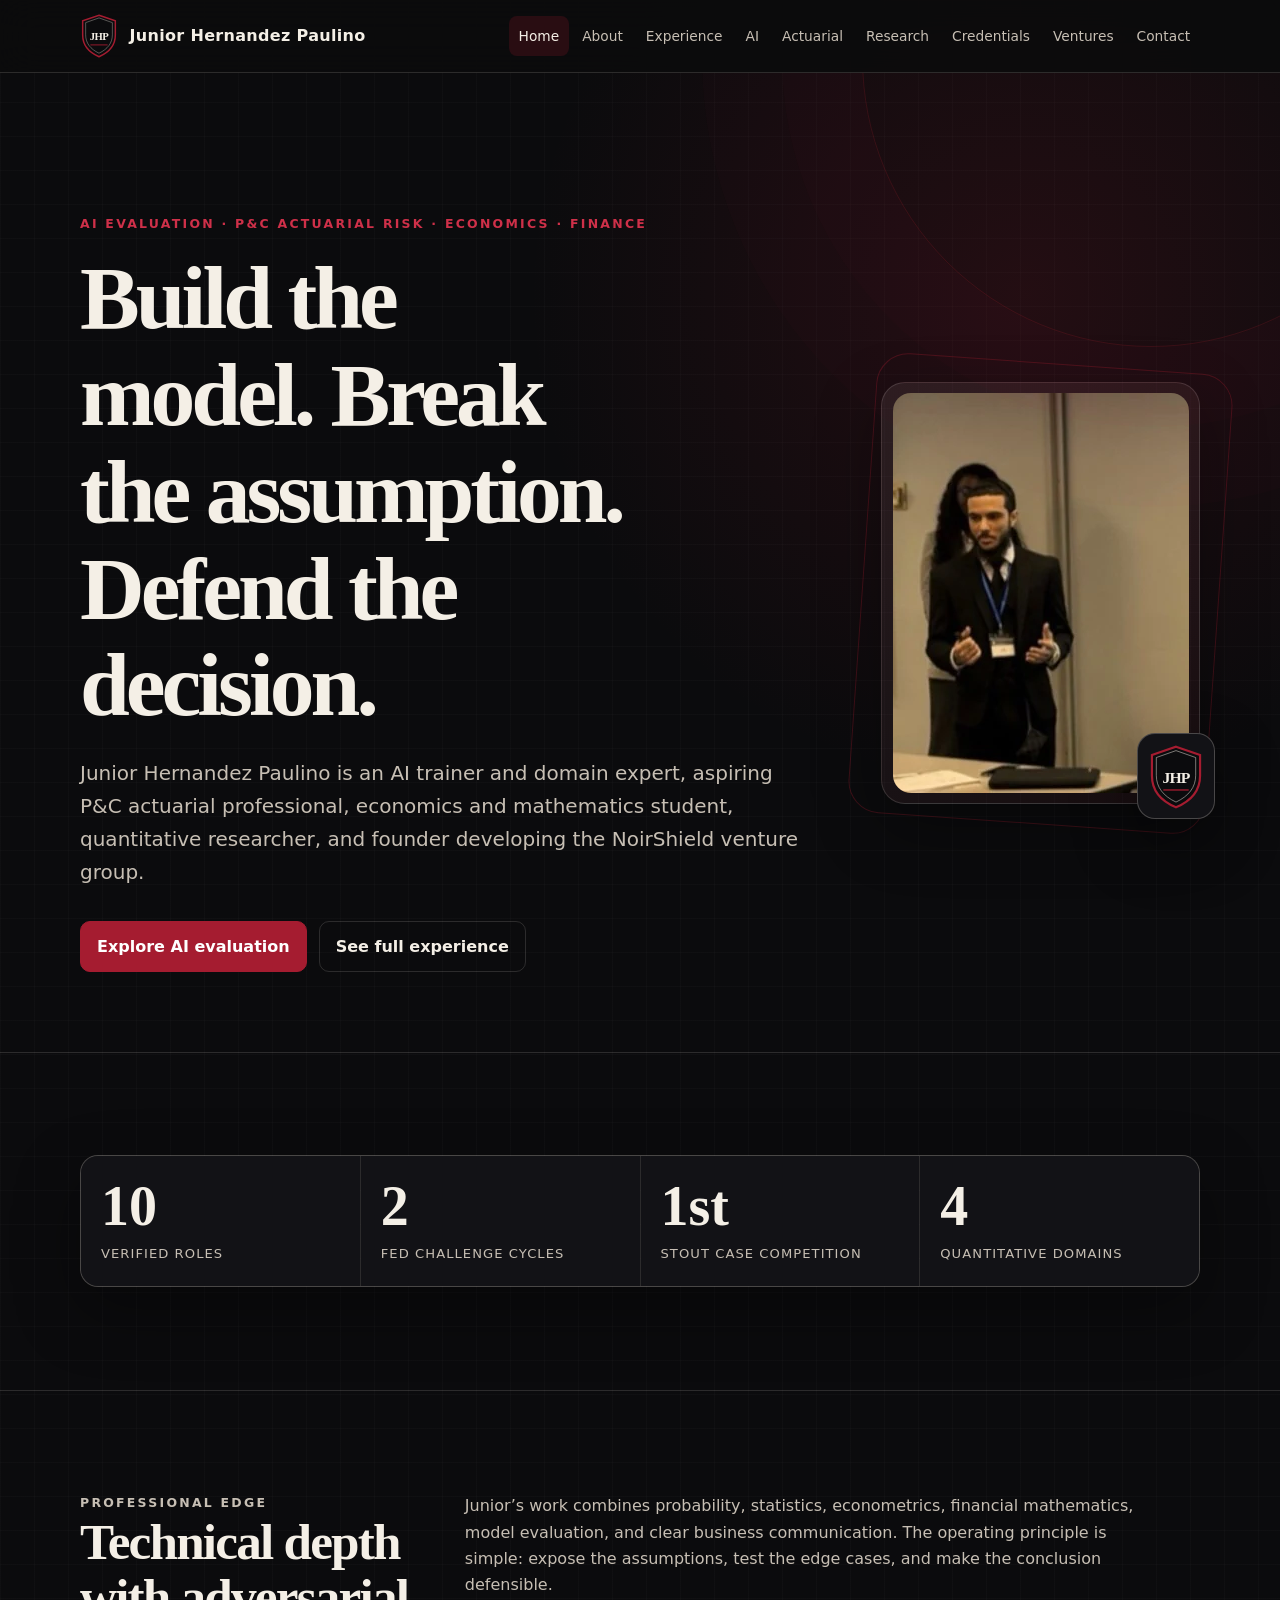
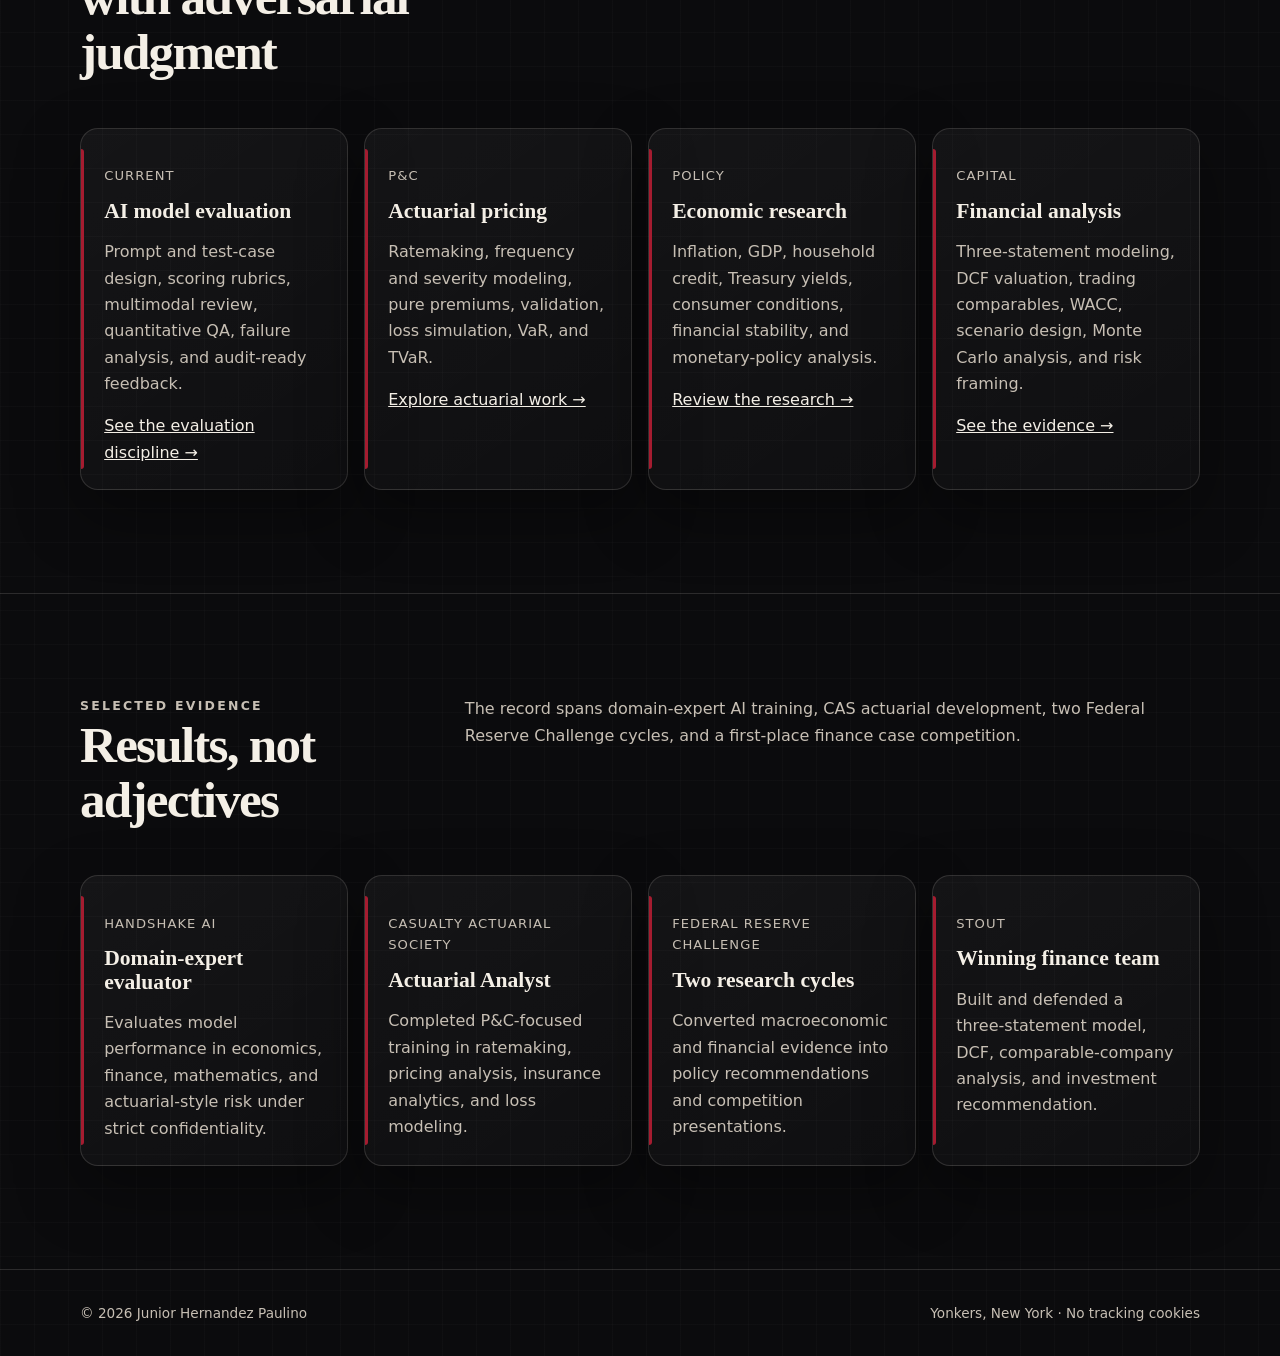
==== index.html @ f968e647 "Launch professional website" ====
<!doctype html>
<html lang="en">
<head>
  <meta charset="utf-8">
  <meta name="viewport" content="width=device-width, initial-scale=1">
  <title>Junior Hernandez Paulino | AI, Actuarial Risk and Quantitative Research</title>
  <meta name="description" content="Junior Hernandez Paulino is an AI trainer and domain expert, aspiring P&amp;C actuarial professional, economics and mathematics student, quantitative researcher, and founder developing NoirShield ventures.">
  <link rel="canonical" href="https://junior-hernandez-paulino.github.io/">
  <meta property="og:type" content="profile">
  <meta property="og:title" content="Junior Hernandez Paulino | AI, Actuarial Risk and Quantitative Research">
  <meta property="og:description" content="AI model evaluation, P&amp;C actuarial pricing, economics research, quantitative risk, and disciplined business building.">
  <meta property="og:url" content="https://junior-hernandez-paulino.github.io/">
  <meta property="og:image" content="https://junior-hernandez-paulino.github.io/assets/junior-hernandez-paulino.webp">
  <link rel="icon" href="assets/crest.svg" type="image/svg+xml">
  <link rel="stylesheet" href="assets/styles.css">
  <script type="application/ld+json">{"@context":"https://schema.org","@type":"Person","name":"Junior Hernandez Paulino","url":"https://junior-hernandez-paulino.github.io/","image":"https://junior-hernandez-paulino.github.io/assets/junior-hernandez-paulino.webp","jobTitle":"AI Trainer, Aspiring P&C Actuarial Professional and Quantitative Risk Analyst","address":{"@type":"PostalAddress","addressLocality":"Yonkers","addressRegion":"NY","addressCountry":"US"},"alumniOf":[{"@type":"CollegeOrUniversity","name":"Lehman College"},{"@type":"CollegeOrUniversity","name":"CUNY Bronx Community College"}],"sameAs":["https://www.linkedin.com/in/junior-hernandez-paulino/","https://github.com/junior-hernandez-paulino","https://app.joinhandshake.com/profiles/junior-hernandez-paulino"],"knowsAbout":["AI model evaluation","Large language model evaluation","Property and casualty insurance pricing","Actuarial risk","Economics","Financial mathematics","Quantitative research","Python","R","SQL","Excel"]}</script>
</head>
<body>
  <a class="skip-link" href="#main">Skip to main content</a>
  <header class="site-header"><div class="nav-shell">
    <a class="brand" href="index.html"><img src="assets/crest.svg" alt=""><span>Junior Hernandez Paulino</span></a>
    <button class="menu-button" type="button" data-menu-button aria-expanded="false" aria-controls="navigation">Menu</button>
    <nav class="navigation" id="navigation" data-navigation aria-label="Primary"><a aria-current="page" href="index.html">Home</a><a href="about.html">About</a><a href="experience.html">Experience</a><a href="ai-training.html">AI</a><a href="actuarial.html">Actuarial</a><a href="research.html">Research</a><a href="credentials.html">Credentials</a><a href="ventures.html">Ventures</a><a href="contact.html">Contact</a></nav>
  </div></header>
  <main id="main">
    <section class="hero"><div class="shell hero-grid">
      <div><p class="eyebrow">AI evaluation · P&amp;C actuarial risk · Economics · Finance</p><h1>Build the model. Break the assumption. Defend the decision.</h1><p class="lede">Junior Hernandez Paulino is an AI trainer and domain expert, aspiring P&amp;C actuarial professional, economics and mathematics student, quantitative researcher, and founder developing the NoirShield venture group.</p><div class="actions"><a class="button" href="ai-training.html">Explore AI evaluation</a><a class="button secondary" href="experience.html">See full experience</a></div></div>
      <figure class="profile-portrait"><img src="assets/junior-hernandez-paulino.webp" width="400" height="400" alt="Junior Hernandez Paulino presenting in professional attire"><span class="portrait-crest" aria-hidden="true"><img src="assets/crest.svg" alt=""></span></figure>
    </div></section>
    <section class="section"><div class="shell"><div class="proof-strip" aria-label="Professional highlights"><div><strong>10</strong><span>verified roles</span></div><div><strong>2</strong><span>Fed Challenge cycles</span></div><div><strong>1st</strong><span>Stout case competition</span></div><div><strong>4</strong><span>quantitative domains</span></div></div></div></section>
    <section class="section"><div class="shell"><div class="section-heading"><div><p class="eyebrow">Professional edge</p><h2>Technical depth with adversarial judgment</h2></div><p>Junior’s work combines probability, statistics, econometrics, financial mathematics, model evaluation, and clear business communication. The operating principle is simple: expose the assumptions, test the edge cases, and make the conclusion defensible.</p></div><div class="cards four">
      <article class="card"><p class="kicker">Current</p><h3>AI model evaluation</h3><p>Prompt and test-case design, scoring rubrics, multimodal review, quantitative QA, failure analysis, and audit-ready feedback.</p><a href="ai-training.html">See the evaluation discipline →</a></article>
      <article class="card"><p class="kicker">P&amp;C</p><h3>Actuarial pricing</h3><p>Ratemaking, frequency and severity modeling, pure premiums, validation, loss simulation, VaR, and TVaR.</p><a href="actuarial.html">Explore actuarial work →</a></article>
      <article class="card"><p class="kicker">Policy</p><h3>Economic research</h3><p>Inflation, GDP, household credit, Treasury yields, consumer conditions, financial stability, and monetary-policy analysis.</p><a href="research.html">Review the research →</a></article>
      <article class="card"><p class="kicker">Capital</p><h3>Financial analysis</h3><p>Three-statement modeling, DCF valuation, trading comparables, WACC, scenario design, Monte Carlo analysis, and risk framing.</p><a href="experience.html">See the evidence →</a></article>
    </div></div></section>
    <section class="section"><div class="shell"><div class="section-heading"><div><p class="eyebrow">Selected evidence</p><h2>Results, not adjectives</h2></div><p>The record spans domain-expert AI training, CAS actuarial development, two Federal Reserve Challenge cycles, and a first-place finance case competition.</p></div><div class="cards four">
      <article class="card"><p class="kicker">Handshake AI</p><h3>Domain-expert evaluator</h3><p>Evaluates model performance in economics, finance, mathematics, and actuarial-style risk under strict confidentiality.</p></article>
      <article class="card"><p class="kicker">Casualty Actuarial Society</p><h3>Actuarial Analyst</h3><p>Completed P&amp;C-focused training in ratemaking, pricing analysis, insurance analytics, and loss modeling.</p></article>
      <article class="card"><p class="kicker">Federal Reserve Challenge</p><h3>Two research cycles</h3><p>Converted macroeconomic and financial evidence into policy recommendations and competition presentations.</p></article>
      <article class="card"><p class="kicker">Stout</p><h3>Winning finance team</h3><p>Built and defended a three-statement model, DCF, comparable-company analysis, and investment recommendation.</p></article>
    </div></div></section>
  </main>
  <footer class="site-footer"><div class="shell footer-grid"><span>© <span data-current-year></span> Junior Hernandez Paulino</span><span>Yonkers, New York · No tracking cookies</span></div></footer>
  <script src="assets/site.js" defer></script>
</body>
</html>
---- assets/styles.css ----
:root {
  color-scheme: dark;
  --ink: #0b0b0d;
  --ink-soft: #121216;
  --panel: #17171c;
  --crimson: #a51c30;
  --crimson-bright: #cf3049;
  --ivory: #f4efe6;
  --muted: #c7bfb4;
  --line: rgba(244, 239, 230, 0.14);
  --shadow: 0 24px 64px rgba(0, 0, 0, 0.36);
  --radius: 18px;
  --content: 1120px;
}

* { box-sizing: border-box; }
html { scroll-behavior: smooth; }
body {
  margin: 0;
  background:
    radial-gradient(circle at 80% 10%, rgba(165, 28, 48, 0.16), transparent 31rem),
    linear-gradient(rgba(244,239,230,.018) 1px, transparent 1px),
    linear-gradient(90deg, rgba(244,239,230,.018) 1px, transparent 1px),
    var(--ink);
  background-size: auto, 34px 34px, 34px 34px, auto;
  color: var(--ivory);
  font-family: Inter, ui-sans-serif, system-ui, -apple-system, BlinkMacSystemFont, "Segoe UI", sans-serif;
  line-height: 1.65;
}
a { color: inherit; }
img { display: block; max-width: 100%; }
.skip-link { position: fixed; left: 1rem; top: -5rem; z-index: 999; background: var(--ivory); color: var(--ink); padding: .65rem 1rem; }
.skip-link:focus { top: 1rem; }
.site-header { position: sticky; top: 0; z-index: 50; border-bottom: 1px solid var(--line); background: rgba(11,11,13,.91); backdrop-filter: blur(18px); }
.nav-shell { width: min(calc(100% - 2rem), var(--content)); min-height: 72px; margin: auto; display: flex; align-items: center; gap: 1.25rem; }
.brand { display: flex; align-items: center; min-width: 0; gap: .72rem; text-decoration: none; font-weight: 750; letter-spacing: .02em; }
.brand img { width: 38px; height: 44px; }
.brand span { white-space: nowrap; }
.menu-button { display: none; flex: 0 0 auto; margin-left: auto; padding: .55rem .7rem; border: 1px solid var(--line); border-radius: 10px; background: transparent; color: var(--ivory); font: inherit; }
.navigation { margin-left: auto; display: flex; align-items: center; gap: .2rem; }
.navigation a { padding: .55rem .62rem; color: var(--muted); text-decoration: none; border-radius: 8px; font-size: .86rem; }
.navigation a:hover, .navigation a:focus-visible, .navigation a[aria-current="page"] { color: var(--ivory); background: rgba(165,28,48,.2); }
main { min-height: 70vh; }
.shell { width: min(calc(100% - 2rem), var(--content)); margin-inline: auto; }
.hero { padding: clamp(5rem, 11vw, 9rem) 0 5rem; position: relative; overflow: hidden; }
.hero::after { content: ""; position: absolute; width: 36rem; height: 36rem; border: 1px solid rgba(165,28,48,.22); border-radius: 50%; top: -19rem; right: -10rem; box-shadow: 0 0 0 5rem rgba(165,28,48,.025), 0 0 0 10rem rgba(165,28,48,.02); pointer-events: none; }
.hero-grid { display: grid; grid-template-columns: minmax(0, 1.25fr) minmax(260px, .55fr); align-items: center; gap: clamp(2.4rem, 6vw, 6rem); }
.eyebrow { margin: 0 0 1rem; color: var(--crimson-bright); text-transform: uppercase; letter-spacing: .18em; font-size: .78rem; font-weight: 800; }
h1, h2, h3 { font-family: Georgia, "Times New Roman", serif; line-height: 1.08; text-wrap: balance; }
h1 { max-width: 15ch; margin: 0; font-size: clamp(2.8rem, 7vw, 5.75rem); letter-spacing: -.045em; }
h2 { margin: 0 0 1rem; font-size: clamp(2rem, 4vw, 3.35rem); letter-spacing: -.035em; }
h3 { margin: 0 0 .7rem; font-size: 1.35rem; }
.lede { max-width: 64ch; margin: 1.45rem 0 0; color: var(--muted); font-size: clamp(1.05rem, 2vw, 1.25rem); }
.profile-portrait { position: relative; width: min(100%, 330px); margin: 0 auto; padding: .65rem; border: 1px solid var(--line); border-radius: 24px; background: linear-gradient(145deg, rgba(255,255,255,.07), rgba(165,28,48,.08)); box-shadow: var(--shadow); }
.profile-portrait > img { width: 100%; aspect-ratio: 1; object-fit: cover; border-radius: 18px; }
.profile-portrait::before { content: ""; position: absolute; inset: -1.25rem; z-index: -1; border: 1px solid rgba(165,28,48,.32); border-radius: 32px; transform: rotate(4deg); }
.portrait-crest { position: absolute; right: -1rem; bottom: -1rem; display: grid; place-items: center; width: 78px; height: 86px; padding: .65rem; border: 1px solid rgba(244,239,230,.24); border-radius: 18px; background: var(--ink-soft); box-shadow: var(--shadow); }
.portrait-crest img { max-height: 100%; }
.actions { display: flex; flex-wrap: wrap; gap: .75rem; margin-top: 2rem; }
.button { display: inline-flex; align-items: center; justify-content: center; min-height: 46px; padding: .7rem 1rem; border: 1px solid var(--crimson); border-radius: 10px; background: var(--crimson); color: white; text-decoration: none; font-weight: 750; }
.button.secondary { background: transparent; border-color: var(--line); color: var(--ivory); }
.button:hover, .button:focus-visible { transform: translateY(-1px); box-shadow: 0 12px 28px rgba(165,28,48,.22); }
.section { padding: clamp(4rem, 8vw, 7rem) 0; border-top: 1px solid var(--line); }
.section-heading { display: grid; grid-template-columns: .48fr 1fr; gap: 2rem; align-items: start; margin-bottom: 2rem; }
.section-heading p { margin: 0; color: var(--muted); max-width: 68ch; }
.cards { display: grid; grid-template-columns: repeat(3, minmax(0, 1fr)); gap: 1rem; }
.cards.four { grid-template-columns: repeat(4, minmax(0, 1fr)); }
.card { position: relative; padding: 1.45rem; border: 1px solid var(--line); border-radius: var(--radius); background: linear-gradient(145deg, rgba(255,255,255,.045), rgba(255,255,255,.018)); box-shadow: var(--shadow); }
.card::before { content: ""; position: absolute; left: 0; top: 1.25rem; bottom: 1.25rem; width: 3px; background: var(--crimson); border-radius: 0 4px 4px 0; }
.card p, .muted { color: var(--muted); }
.card p:last-child { margin-bottom: 0; }
.metric { font-family: Georgia, serif; font-size: 2.25rem; color: var(--ivory); }
.tag-list { display: flex; flex-wrap: wrap; gap: .5rem; padding: 0; margin: 1rem 0 0; list-style: none; }
.tag-list li { border: 1px solid var(--line); border-radius: 999px; padding: .35rem .65rem; color: var(--muted); font-size: .82rem; }
.page-hero { padding: 5rem 0 3.5rem; }
.page-hero h1 { max-width: 17ch; font-size: clamp(2.7rem, 6vw, 5rem); }
.ai-hero h1 { max-width: 14ch; }
.about-intro { display: grid; grid-template-columns: minmax(0, 1fr) minmax(220px, 320px); gap: clamp(2rem, 6vw, 5rem); align-items: center; }
.about-photo { width: 100%; aspect-ratio: 1; object-fit: cover; border: 1px solid var(--line); border-radius: 24px; box-shadow: var(--shadow); }
.proof-strip { display: grid; grid-template-columns: repeat(4, 1fr); gap: 1px; overflow: hidden; border: 1px solid var(--line); border-radius: var(--radius); background: var(--line); box-shadow: var(--shadow); }
.proof-strip div { display: flex; min-height: 130px; flex-direction: column; justify-content: center; padding: 1.25rem; background: var(--ink-soft); }
.proof-strip strong { font-family: Georgia, "Times New Roman", serif; color: var(--ivory); font-size: clamp(2rem, 5vw, 3.5rem); line-height: 1; }
.proof-strip span { margin-top: .55rem; color: var(--muted); font-size: .82rem; text-transform: uppercase; letter-spacing: .08em; }
.experience-list { display: grid; gap: 1rem; }
.role-card { padding: clamp(1.35rem, 3vw, 2rem); border: 1px solid var(--line); border-radius: var(--radius); background: linear-gradient(135deg, rgba(255,255,255,.04), rgba(255,255,255,.015)); box-shadow: var(--shadow); }
.role-card h2 { max-width: 20ch; margin-bottom: .4rem; font-size: clamp(1.65rem, 3vw, 2.55rem); }
.role-card p { color: var(--muted); }
.role-top { display: flex; justify-content: space-between; gap: 1rem; align-items: flex-start; }
.role-org { margin: 0 0 1.1rem; color: var(--ivory) !important; font-weight: 750; }
.featured-role { border-color: rgba(207,48,73,.58); background: linear-gradient(135deg, rgba(165,28,48,.14), rgba(255,255,255,.02)); }
.status-badge { flex: 0 0 auto; border: 1px solid var(--line); border-radius: 999px; padding: .35rem .65rem; color: var(--muted); font-size: .75rem; font-weight: 800; letter-spacing: .08em; text-transform: uppercase; }
.status-badge.live, .status-badge.win { border-color: rgba(207,48,73,.7); color: var(--ivory); background: rgba(165,28,48,.2); }
.feature-split { display: grid; grid-template-columns: .8fr 1.2fr; gap: clamp(2rem, 6vw, 6rem); align-items: start; }
.check-list { display: grid; gap: .9rem; margin: 0; padding: 0; list-style: none; }
.check-list li { position: relative; padding: 1rem 1rem 1rem 2.6rem; border: 1px solid var(--line); border-radius: 12px; color: var(--muted); background: rgba(255,255,255,.02); }
.check-list li::before { content: "✓"; position: absolute; left: 1rem; top: 1rem; color: var(--crimson-bright); font-weight: 900; }
.check-list strong { color: var(--ivory); }
.prose { max-width: 790px; }
.prose p, .prose li { color: var(--muted); }
.prose strong { color: var(--ivory); }
.timeline { border-left: 1px solid var(--line); margin: 2.25rem 0; padding-left: 1.5rem; }
.timeline article { position: relative; margin: 0 0 2rem; }
.timeline article::before { content: ""; position: absolute; left: -1.86rem; top: .45rem; width: .65rem; height: .65rem; border-radius: 50%; background: var(--crimson); box-shadow: 0 0 0 5px var(--ink); }
.timeline p { margin: .35rem 0; }
.kicker { color: var(--crimson-bright); font-size: .82rem; letter-spacing: .08em; text-transform: uppercase; }
.art-panel { overflow: hidden; border: 1px solid var(--line); border-radius: 24px; background: var(--panel); box-shadow: var(--shadow); }
.art-panel img { width: 100%; aspect-ratio: 16 / 9; object-fit: cover; }
.art-caption { padding: .8rem 1rem; color: var(--muted); font-size: .82rem; border-top: 1px solid var(--line); }
.notice { margin: 1.5rem 0; padding: 1.25rem 1.4rem; border: 1px solid rgba(207,48,73,.48); border-left: 5px solid var(--crimson); border-radius: 12px; background: rgba(165,28,48,.09); }
.notice strong { display: block; margin-bottom: .25rem; }
.venture-stack { display: grid; gap: 1rem; }
.venture-card { padding: clamp(1.4rem, 3vw, 2rem); border: 1px solid var(--line); border-radius: var(--radius); background: linear-gradient(140deg, rgba(255,255,255,.042), rgba(255,255,255,.015)); box-shadow: var(--shadow); }
.venture-primary { border-color: rgba(207,48,73,.58); background: linear-gradient(140deg, rgba(165,28,48,.14), rgba(255,255,255,.02)); }
.venture-regulated { border-style: dashed; }
.venture-heading { display: flex; justify-content: space-between; gap: 1rem; align-items: flex-start; }
.venture-heading h3 { max-width: 24ch; margin-bottom: 1rem; font-size: clamp(1.65rem, 3.2vw, 2.6rem); }
.venture-card > p { max-width: 90ch; color: var(--muted); }
.venture-footnote { margin: 1.1rem 0 0; padding-top: 1rem; border-top: 1px solid var(--line); font-size: .88rem; }
.venture-footnote strong { color: var(--ivory); }
.asset-summary { display: grid; grid-template-columns: minmax(230px, .52fr) 1fr; gap: clamp(1.2rem, 3vw, 2.2rem); align-items: center; padding: clamp(1.4rem, 3vw, 2rem); border: 1px solid rgba(207,48,73,.45); border-radius: var(--radius); background: linear-gradient(125deg, rgba(165,28,48,.12), rgba(255,255,255,.018)); box-shadow: var(--shadow); }
.asset-metric { display: grid; gap: .3rem; align-content: center; padding-right: clamp(1rem, 3vw, 2rem); border-right: 1px solid var(--line); }
.asset-metric strong { color: var(--ivory); font-family: Georgia, 'Times New Roman', serif; font-size: clamp(2.8rem, 7vw, 5rem); font-weight: 700; letter-spacing: -.055em; line-height: .95; }
.asset-metric span { color: var(--muted); font-size: .9rem; }
.asset-details h3 { max-width: 25ch; margin-bottom: .75rem; font-size: clamp(1.45rem, 2.8vw, 2.15rem); }
.asset-details > p { max-width: 68ch; color: var(--muted); }
.asset-caveat { margin: 1rem 0 0; padding-top: 1rem; border-top: 1px solid var(--line); font-size: .82rem; }
.asset-caveat strong { color: var(--ivory); }
.function-grid { display: grid; grid-template-columns: 1fr 1fr; gap: 1px; overflow: hidden; margin-top: 1.25rem; border: 1px solid var(--line); border-radius: 12px; background: var(--line); }
.function-grid div { display: grid; gap: .35rem; padding: 1rem; background: var(--ink-soft); }
.function-grid strong { color: var(--ivory); }
.function-grid span { color: var(--muted); font-size: .9rem; }
.strategy-grid { display: grid; grid-template-columns: 1fr 1fr; gap: 1rem; }
.strategy-card { padding: clamp(1.25rem, 3vw, 1.75rem); border: 1px solid var(--line); border-radius: var(--radius); background: var(--ink-soft); box-shadow: var(--shadow); }
.flow-line { display: flex; flex-wrap: wrap; gap: .55rem; align-items: center; }
.flow-line span { padding: .55rem .7rem; border: 1px solid var(--line); border-radius: 9px; color: var(--ivory); background: rgba(255,255,255,.025); font-size: .85rem; }
.flow-line i { color: var(--crimson-bright); font-style: normal; font-weight: 900; }
.link-list { display: grid; gap: .7rem; padding: 0; list-style: none; }
.link-list a { display: flex; justify-content: space-between; gap: 1rem; padding: 1rem; border: 1px solid var(--line); border-radius: 12px; text-decoration: none; }
.link-list a:hover, .link-list a:focus-visible { border-color: var(--crimson); background: rgba(165,28,48,.08); }
.site-footer { border-top: 1px solid var(--line); padding: 2rem 0; color: var(--muted); font-size: .85rem; }
.footer-grid { display: flex; justify-content: space-between; gap: 1rem; flex-wrap: wrap; }
:focus-visible { outline: 3px solid var(--crimson-bright); outline-offset: 3px; }

@media (max-width: 900px) {
  .menu-button { display: inline-flex; }
  .navigation { display: none; position: absolute; top: 72px; left: 1rem; right: 1rem; padding: .7rem; border: 1px solid var(--line); border-radius: 12px; background: var(--ink-soft); box-shadow: var(--shadow); flex-direction: column; align-items: stretch; }
  .navigation[data-open="true"] { display: flex; }
  .navigation a { padding: .75rem; }
  .hero-grid, .section-heading, .about-intro, .feature-split { grid-template-columns: 1fr; }
  .about-photo { max-width: 300px; }
  .cards, .cards.four { grid-template-columns: 1fr 1fr; }
  .proof-strip { grid-template-columns: 1fr 1fr; }
  .strategy-grid { grid-template-columns: 1fr; }
  .asset-summary { grid-template-columns: 1fr; }
  .asset-metric { padding-right: 0; padding-bottom: 1.2rem; border-right: 0; border-bottom: 1px solid var(--line); }
}

@media (max-width: 620px) {
  .nav-shell { gap: .65rem; }
  .brand { flex: 1 1 auto; }
  .brand span { display: block; min-width: 0; max-width: calc(100vw - 155px); overflow: hidden; text-overflow: ellipsis; }
  .eyebrow { max-width: 100%; overflow-wrap: anywhere; line-height: 1.55; }
  h1 { font-size: clamp(2.45rem, 12vw, 3.2rem); }
  .cards, .cards.four { grid-template-columns: 1fr; }
  .proof-strip { grid-template-columns: 1fr; }
  .proof-strip div { min-height: 105px; }
  .role-top { flex-direction: column; }
  .venture-heading { flex-direction: column; }
  .function-grid { grid-template-columns: 1fr; }
  .hero { padding-top: 4rem; }
  .profile-portrait { max-width: 280px; }
}

@media (prefers-reduced-motion: reduce) {
  *, *::before, *::after { scroll-behavior: auto !important; transition: none !important; animation: none !important; }
}
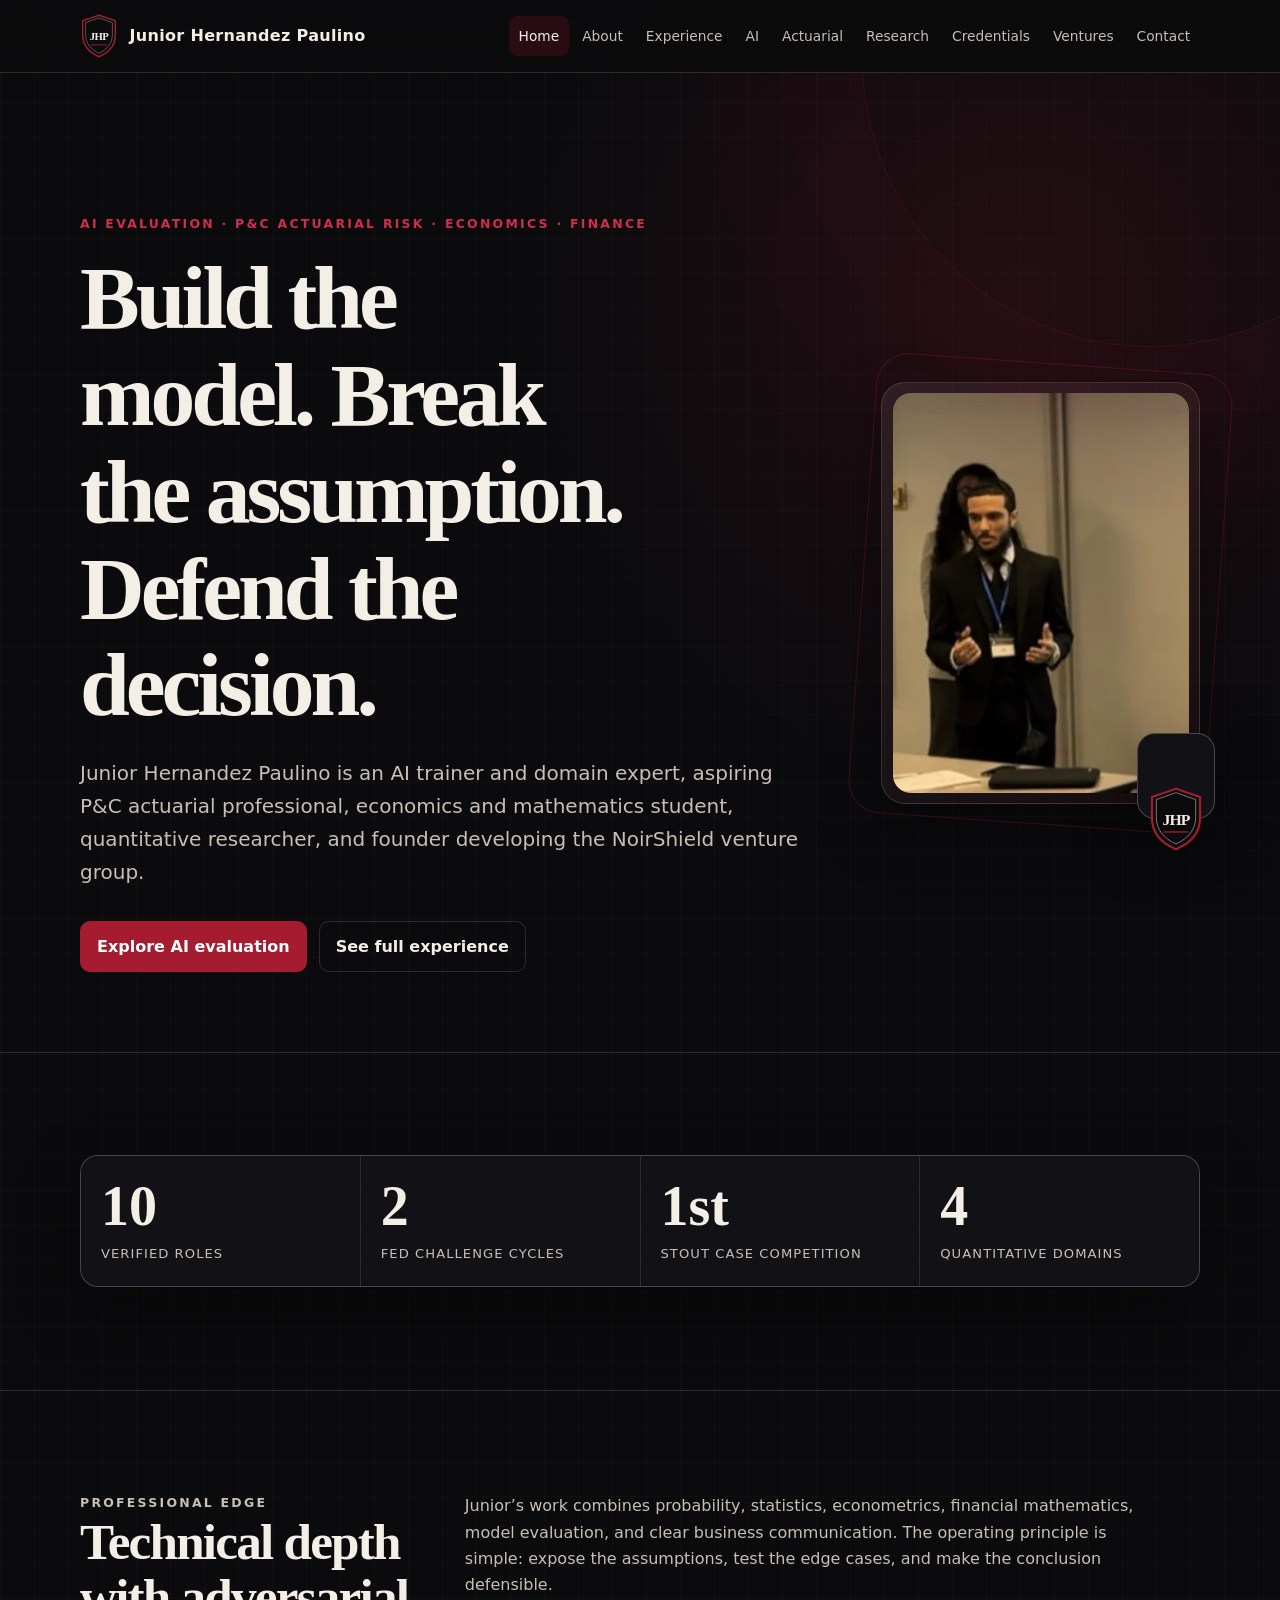
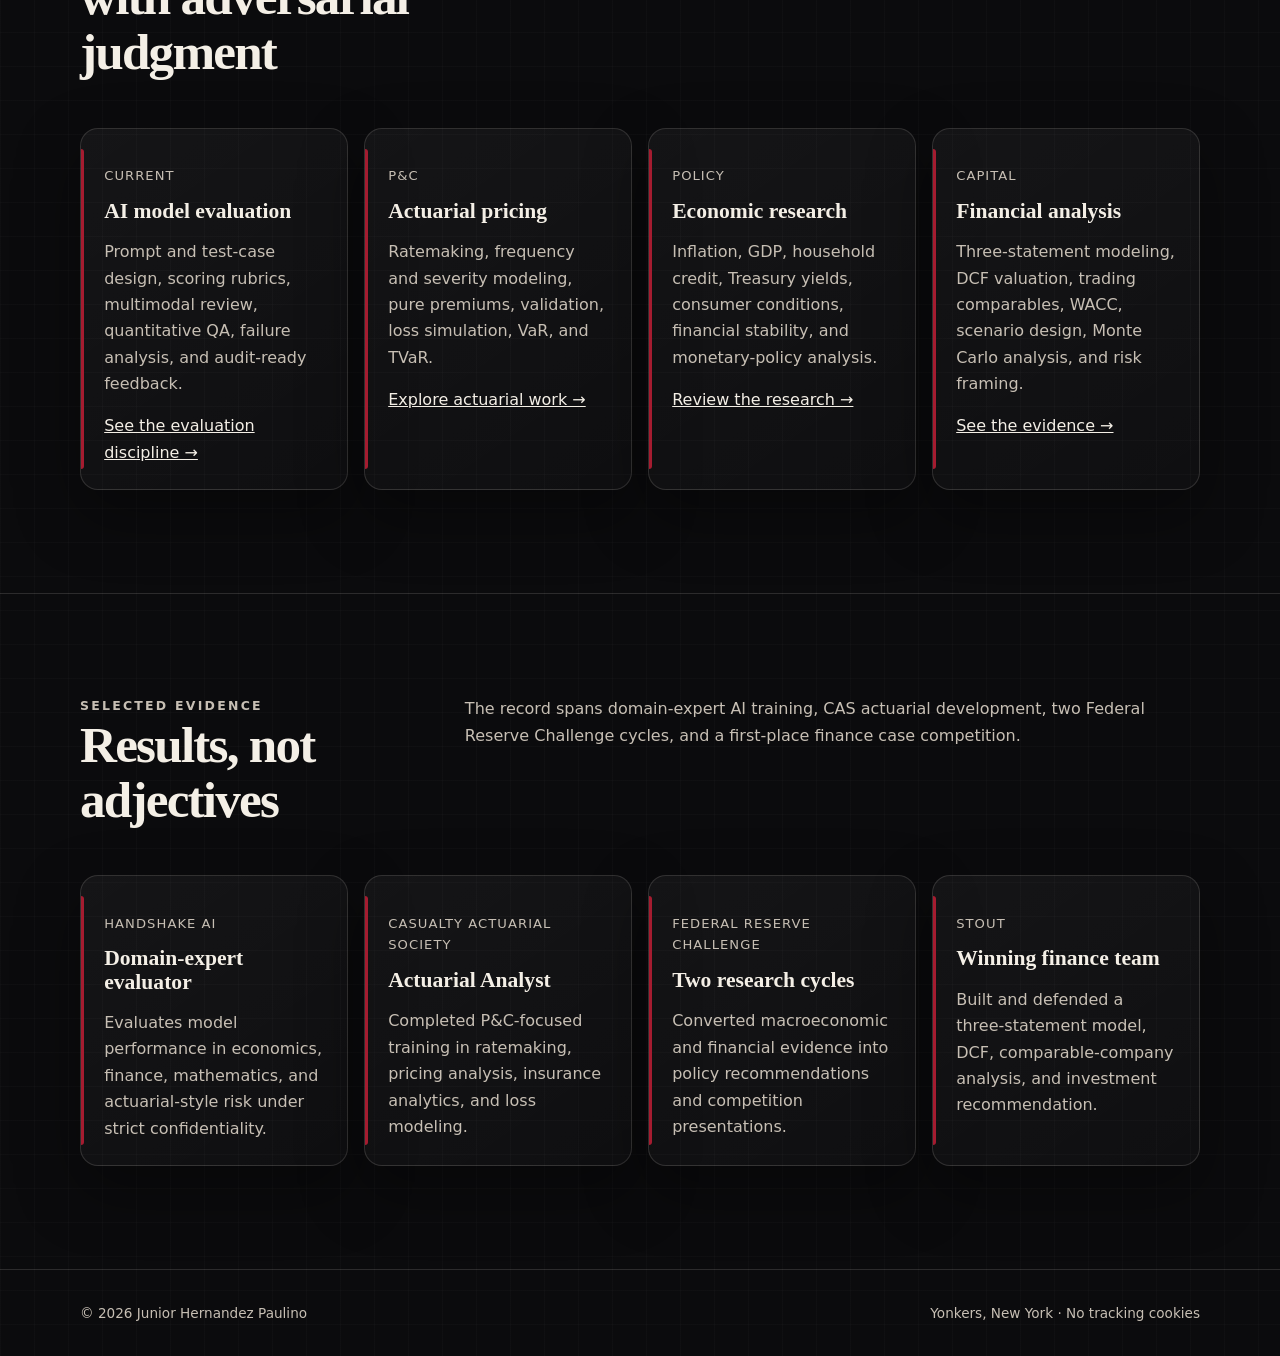
==== commit d3869b3b: "Set intrinsic image dimensions" ====
--- a/index.html
+++ b/index.html
@@ -3,6 +3,7 @@
 <head>
   <meta charset="utf-8">
   <meta name="viewport" content="width=device-width, initial-scale=1">
+  <meta name="google-site-verification" content="l5XMsyWl0t1qSpHXKHcpvpH0LHFy-98-CWGkAH9n8AY">
   <title>Junior Hernandez Paulino | AI, Actuarial Risk and Quantitative Research</title>
   <meta name="description" content="Junior Hernandez Paulino is an AI trainer and domain expert, aspiring P&amp;C actuarial professional, economics and mathematics student, quantitative researcher, and founder developing NoirShield ventures.">
   <link rel="canonical" href="https://junior-hernandez-paulino.github.io/">
@@ -18,14 +19,14 @@
 <body>
   <a class="skip-link" href="#main">Skip to main content</a>
   <header class="site-header"><div class="nav-shell">
-    <a class="brand" href="index.html"><img src="assets/crest.svg" alt=""><span>Junior Hernandez Paulino</span></a>
+    <a class="brand" href="index.html"><img src="assets/crest.svg" width="128" height="148" alt=""><span>Junior Hernandez Paulino</span></a>
     <button class="menu-button" type="button" data-menu-button aria-expanded="false" aria-controls="navigation">Menu</button>
     <nav class="navigation" id="navigation" data-navigation aria-label="Primary"><a aria-current="page" href="index.html">Home</a><a href="about.html">About</a><a href="experience.html">Experience</a><a href="ai-training.html">AI</a><a href="actuarial.html">Actuarial</a><a href="research.html">Research</a><a href="credentials.html">Credentials</a><a href="ventures.html">Ventures</a><a href="contact.html">Contact</a></nav>
   </div></header>
   <main id="main">
     <section class="hero"><div class="shell hero-grid">
       <div><p class="eyebrow">AI evaluation · P&amp;C actuarial risk · Economics · Finance</p><h1>Build the model. Break the assumption. Defend the decision.</h1><p class="lede">Junior Hernandez Paulino is an AI trainer and domain expert, aspiring P&amp;C actuarial professional, economics and mathematics student, quantitative researcher, and founder developing the NoirShield venture group.</p><div class="actions"><a class="button" href="ai-training.html">Explore AI evaluation</a><a class="button secondary" href="experience.html">See full experience</a></div></div>
-      <figure class="profile-portrait"><img src="assets/junior-hernandez-paulino.webp" width="400" height="400" alt="Junior Hernandez Paulino presenting in professional attire"><span class="portrait-crest" aria-hidden="true"><img src="assets/crest.svg" alt=""></span></figure>
+      <figure class="profile-portrait"><img src="assets/junior-hernandez-paulino.webp" width="400" height="400" alt="Junior Hernandez Paulino presenting in professional attire"><span class="portrait-crest" aria-hidden="true"><img src="assets/crest.svg" width="128" height="148" alt=""></span></figure>
     </div></section>
     <section class="section"><div class="shell"><div class="proof-strip" aria-label="Professional highlights"><div><strong>10</strong><span>verified roles</span></div><div><strong>2</strong><span>Fed Challenge cycles</span></div><div><strong>1st</strong><span>Stout case competition</span></div><div><strong>4</strong><span>quantitative domains</span></div></div></div></section>
     <section class="section"><div class="shell"><div class="section-heading"><div><p class="eyebrow">Professional edge</p><h2>Technical depth with adversarial judgment</h2></div><p>Junior’s work combines probability, statistics, econometrics, financial mathematics, model evaluation, and clear business communication. The operating principle is simple: expose the assumptions, test the edge cases, and make the conclusion defensible.</p></div><div class="cards four">
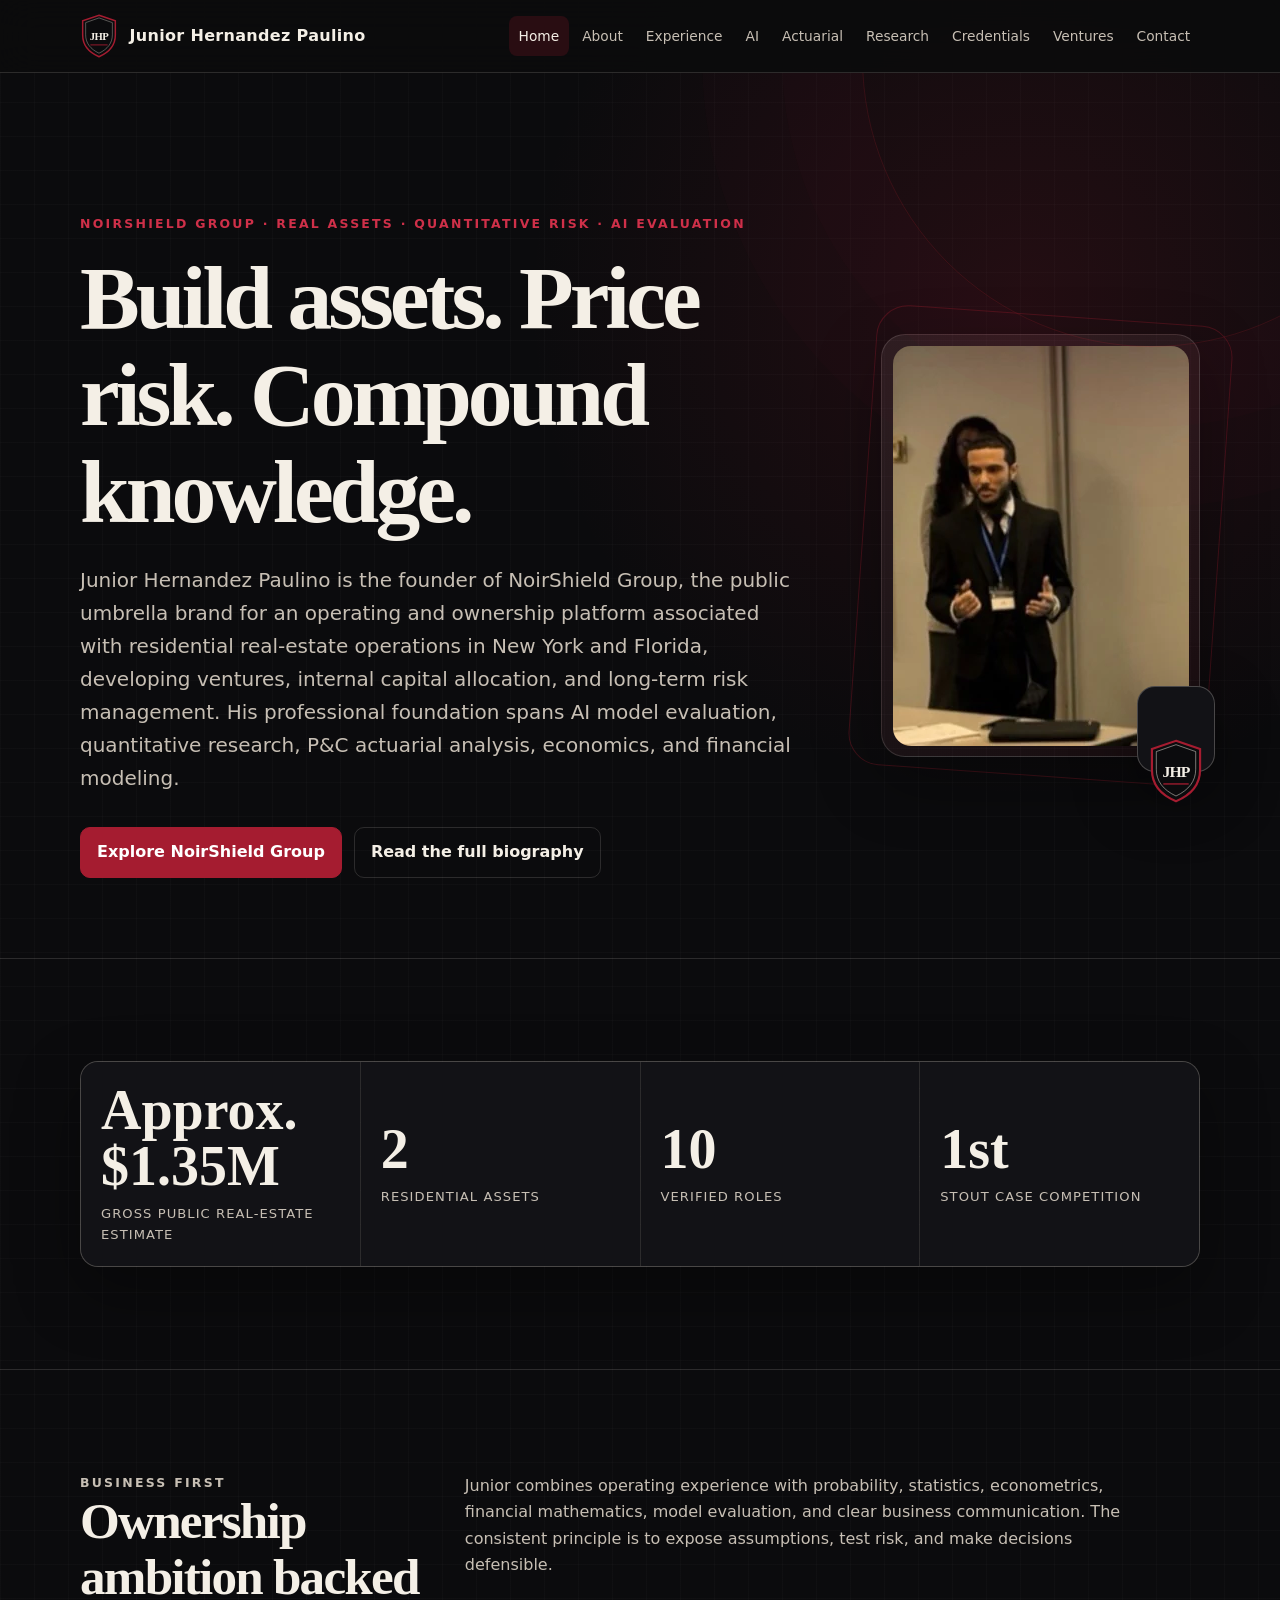
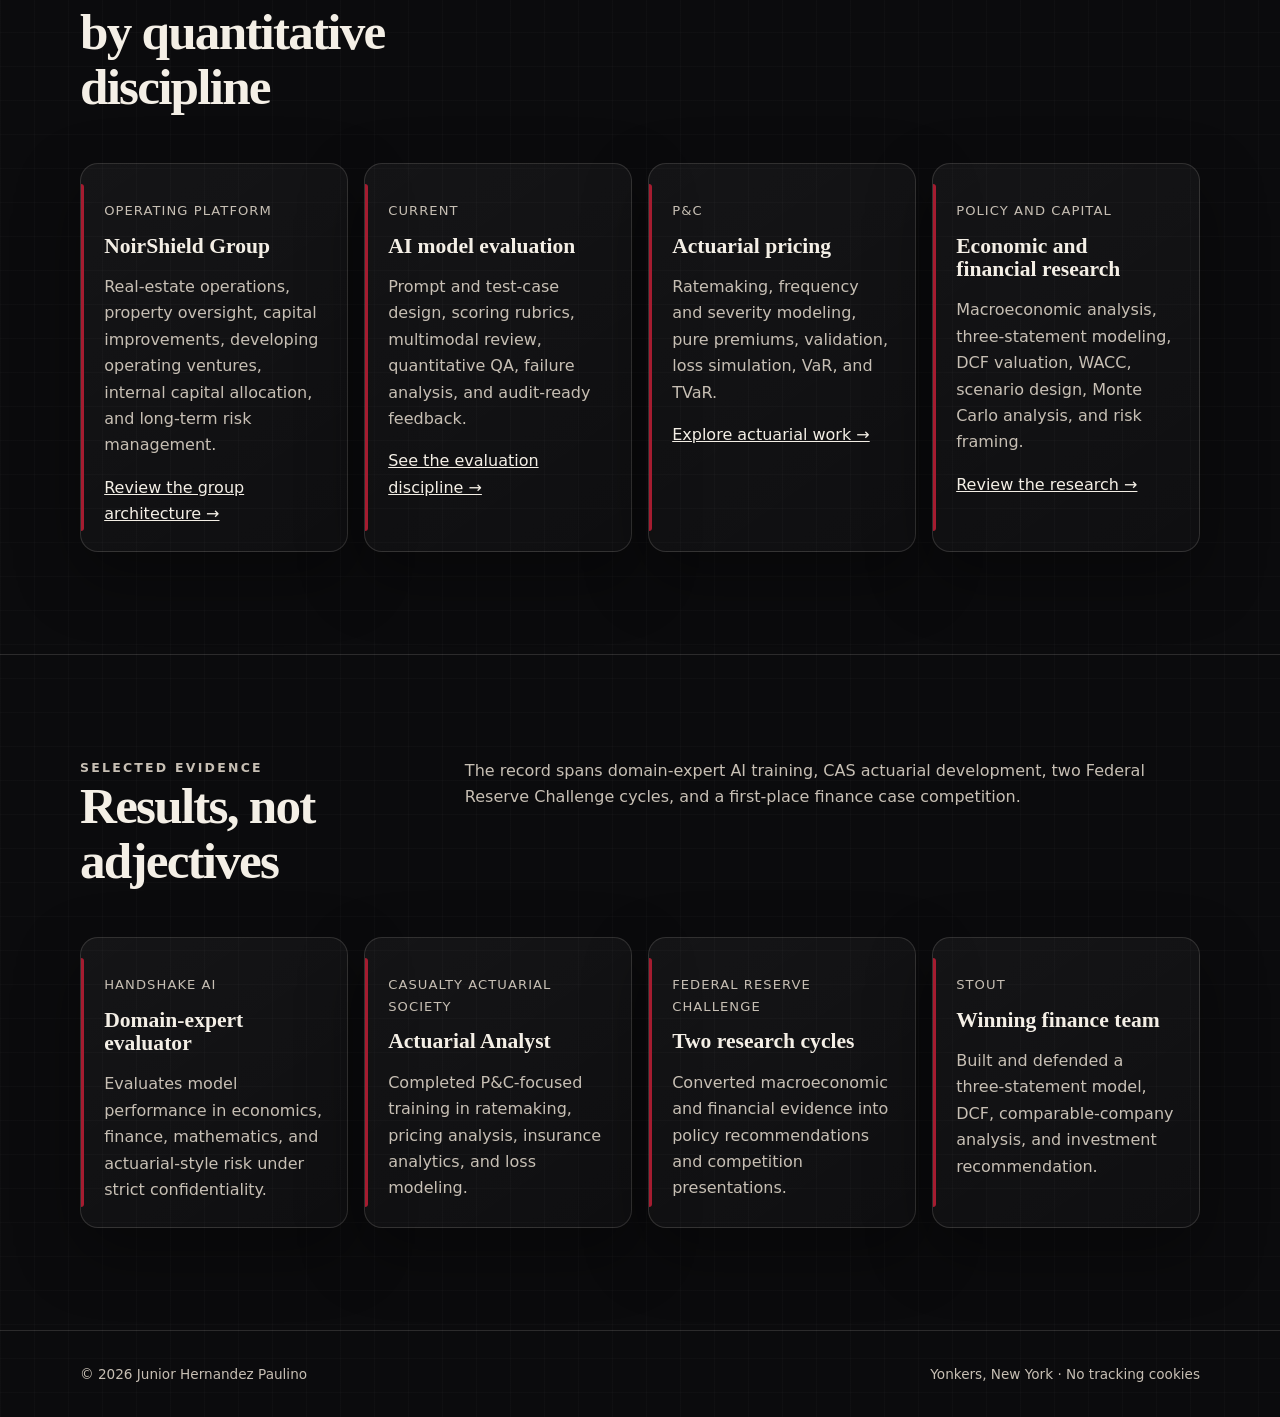
==== commit 6ca6b4ff: "Make public biography business-first" ====
--- a/index.html
+++ b/index.html
@@ -4,17 +4,17 @@
   <meta charset="utf-8">
   <meta name="viewport" content="width=device-width, initial-scale=1">
   <meta name="google-site-verification" content="l5XMsyWl0t1qSpHXKHcpvpH0LHFy-98-CWGkAH9n8AY">
-  <title>Junior Hernandez Paulino | AI, Actuarial Risk and Quantitative Research</title>
-  <meta name="description" content="Junior Hernandez Paulino is an AI trainer and domain expert, aspiring P&amp;C actuarial professional, economics and mathematics student, quantitative researcher, and founder developing NoirShield ventures.">
+  <title>Junior Hernandez Paulino | Founder of NoirShield Group and Quantitative Researcher</title>
+  <meta name="description" content="Junior Hernandez Paulino is the founder of NoirShield Group, a business platform spanning real-estate operations, developing ventures, internal capital allocation, and long-term risk management. His background includes AI model evaluation, quantitative research, P&amp;C actuarial work, economics, and mathematics.">
   <link rel="canonical" href="https://junior-hernandez-paulino.github.io/">
   <meta property="og:type" content="profile">
-  <meta property="og:title" content="Junior Hernandez Paulino | AI, Actuarial Risk and Quantitative Research">
-  <meta property="og:description" content="AI model evaluation, P&amp;C actuarial pricing, economics research, quantitative risk, and disciplined business building.">
+  <meta property="og:title" content="Junior Hernandez Paulino | Founder of NoirShield Group">
+  <meta property="og:description" content="Business operations, real assets, AI model evaluation, quantitative research, P&amp;C actuarial risk, and economics.">
   <meta property="og:url" content="https://junior-hernandez-paulino.github.io/">
   <meta property="og:image" content="https://junior-hernandez-paulino.github.io/assets/junior-hernandez-paulino.webp">
   <link rel="icon" href="assets/crest.svg" type="image/svg+xml">
   <link rel="stylesheet" href="assets/styles.css">
-  <script type="application/ld+json">{"@context":"https://schema.org","@type":"Person","name":"Junior Hernandez Paulino","url":"https://junior-hernandez-paulino.github.io/","image":"https://junior-hernandez-paulino.github.io/assets/junior-hernandez-paulino.webp","jobTitle":"AI Trainer, Aspiring P&C Actuarial Professional and Quantitative Risk Analyst","address":{"@type":"PostalAddress","addressLocality":"Yonkers","addressRegion":"NY","addressCountry":"US"},"alumniOf":[{"@type":"CollegeOrUniversity","name":"Lehman College"},{"@type":"CollegeOrUniversity","name":"CUNY Bronx Community College"}],"sameAs":["https://www.linkedin.com/in/junior-hernandez-paulino/","https://github.com/junior-hernandez-paulino","https://app.joinhandshake.com/profiles/junior-hernandez-paulino"],"knowsAbout":["AI model evaluation","Large language model evaluation","Property and casualty insurance pricing","Actuarial risk","Economics","Financial mathematics","Quantitative research","Python","R","SQL","Excel"]}</script>
+  <script type="application/ld+json">{"@context":"https://schema.org","@type":"Person","name":"Junior Hernandez Paulino","url":"https://junior-hernandez-paulino.github.io/","image":"https://junior-hernandez-paulino.github.io/assets/junior-hernandez-paulino.webp","jobTitle":"Founder of NoirShield Group, AI Model Evaluator, Quantitative Researcher and Aspiring P&C Actuarial Professional","description":"Founder of NoirShield Group with experience in real-estate operations, AI model evaluation, quantitative research, P&C actuarial analysis, economics, and financial modeling.","address":{"@type":"PostalAddress","addressLocality":"Yonkers","addressRegion":"NY","addressCountry":"US"},"alumniOf":[{"@type":"CollegeOrUniversity","name":"Lehman College"},{"@type":"CollegeOrUniversity","name":"CUNY Bronx Community College"}],"sameAs":["https://www.linkedin.com/in/junior-hernandez-paulino/","https://github.com/junior-hernandez-paulino","https://app.joinhandshake.com/profiles/junior-hernandez-paulino"],"knowsAbout":["Business operations","Real-estate operations","Internal capital allocation","Risk management","AI model evaluation","Large language model evaluation","Property and casualty insurance pricing","Actuarial risk","Economics","Financial mathematics","Quantitative research","Python","R","SQL","Excel"]}</script>
 </head>
 <body>
   <a class="skip-link" href="#main">Skip to main content</a>
@@ -25,15 +25,15 @@
   </div></header>
   <main id="main">
     <section class="hero"><div class="shell hero-grid">
-      <div><p class="eyebrow">AI evaluation · P&amp;C actuarial risk · Economics · Finance</p><h1>Build the model. Break the assumption. Defend the decision.</h1><p class="lede">Junior Hernandez Paulino is an AI trainer and domain expert, aspiring P&amp;C actuarial professional, economics and mathematics student, quantitative researcher, and founder developing the NoirShield venture group.</p><div class="actions"><a class="button" href="ai-training.html">Explore AI evaluation</a><a class="button secondary" href="experience.html">See full experience</a></div></div>
+      <div><p class="eyebrow">NoirShield Group &middot; Real assets &middot; Quantitative risk &middot; AI evaluation</p><h1>Build assets. Price risk. Compound knowledge.</h1><p class="lede">Junior Hernandez Paulino is the founder of NoirShield Group, the public umbrella brand for an operating and ownership platform associated with residential real-estate operations in New York and Florida, developing ventures, internal capital allocation, and long-term risk management. His professional foundation spans AI model evaluation, quantitative research, P&amp;C actuarial analysis, economics, and financial modeling.</p><div class="actions"><a class="button" href="ventures.html">Explore NoirShield Group</a><a class="button secondary" href="about.html">Read the full biography</a></div></div>
       <figure class="profile-portrait"><img src="assets/junior-hernandez-paulino.webp" width="400" height="400" alt="Junior Hernandez Paulino presenting in professional attire"><span class="portrait-crest" aria-hidden="true"><img src="assets/crest.svg" width="128" height="148" alt=""></span></figure>
     </div></section>
-    <section class="section"><div class="shell"><div class="proof-strip" aria-label="Professional highlights"><div><strong>10</strong><span>verified roles</span></div><div><strong>2</strong><span>Fed Challenge cycles</span></div><div><strong>1st</strong><span>Stout case competition</span></div><div><strong>4</strong><span>quantitative domains</span></div></div></div></section>
-    <section class="section"><div class="shell"><div class="section-heading"><div><p class="eyebrow">Professional edge</p><h2>Technical depth with adversarial judgment</h2></div><p>Junior’s work combines probability, statistics, econometrics, financial mathematics, model evaluation, and clear business communication. The operating principle is simple: expose the assumptions, test the edge cases, and make the conclusion defensible.</p></div><div class="cards four">
-      <article class="card"><p class="kicker">Current</p><h3>AI model evaluation</h3><p>Prompt and test-case design, scoring rubrics, multimodal review, quantitative QA, failure analysis, and audit-ready feedback.</p><a href="ai-training.html">See the evaluation discipline →</a></article>
+    <section class="section"><div class="shell"><div class="proof-strip" aria-label="Business and professional highlights"><div><strong>Approx. $1.35M</strong><span>gross public real-estate estimate</span></div><div><strong>2</strong><span>residential assets</span></div><div><strong>10</strong><span>verified roles</span></div><div><strong>1st</strong><span>Stout case competition</span></div></div></div></section>
+    <section class="section"><div class="shell"><div class="section-heading"><div><p class="eyebrow">Business first</p><h2>Ownership ambition backed by quantitative discipline</h2></div><p>Junior combines operating experience with probability, statistics, econometrics, financial mathematics, model evaluation, and clear business communication. The consistent principle is to expose assumptions, test risk, and make decisions defensible.</p></div><div class="cards four">
+      <article class="card"><p class="kicker">Operating platform</p><h3>NoirShield Group</h3><p>Real-estate operations, property oversight, capital improvements, developing operating ventures, internal capital allocation, and long-term risk management.</p><a href="ventures.html">Review the group architecture &rarr;</a></article>
+      <article class="card"><p class="kicker">Current</p><h3>AI model evaluation</h3><p>Prompt and test-case design, scoring rubrics, multimodal review, quantitative QA, failure analysis, and audit-ready feedback.</p><a href="ai-training.html">See the evaluation discipline &rarr;</a></article>
       <article class="card"><p class="kicker">P&amp;C</p><h3>Actuarial pricing</h3><p>Ratemaking, frequency and severity modeling, pure premiums, validation, loss simulation, VaR, and TVaR.</p><a href="actuarial.html">Explore actuarial work →</a></article>
-      <article class="card"><p class="kicker">Policy</p><h3>Economic research</h3><p>Inflation, GDP, household credit, Treasury yields, consumer conditions, financial stability, and monetary-policy analysis.</p><a href="research.html">Review the research →</a></article>
-      <article class="card"><p class="kicker">Capital</p><h3>Financial analysis</h3><p>Three-statement modeling, DCF valuation, trading comparables, WACC, scenario design, Monte Carlo analysis, and risk framing.</p><a href="experience.html">See the evidence →</a></article>
+      <article class="card"><p class="kicker">Policy and capital</p><h3>Economic and financial research</h3><p>Macroeconomic analysis, three-statement modeling, DCF valuation, WACC, scenario design, Monte Carlo analysis, and risk framing.</p><a href="research.html">Review the research &rarr;</a></article>
     </div></div></section>
     <section class="section"><div class="shell"><div class="section-heading"><div><p class="eyebrow">Selected evidence</p><h2>Results, not adjectives</h2></div><p>The record spans domain-expert AI training, CAS actuarial development, two Federal Reserve Challenge cycles, and a first-place finance case competition.</p></div><div class="cards four">
       <article class="card"><p class="kicker">Handshake AI</p><h3>Domain-expert evaluator</h3><p>Evaluates model performance in economics, finance, mathematics, and actuarial-style risk under strict confidentiality.</p></article>
--- a/assets/styles.css
+++ b/assets/styles.css
@@ -106,6 +106,11 @@
 .art-panel { overflow: hidden; border: 1px solid var(--line); border-radius: 24px; background: var(--panel); box-shadow: var(--shadow); }
 .art-panel img { width: 100%; aspect-ratio: 16 / 9; object-fit: cover; }
 .art-caption { padding: .8rem 1rem; color: var(--muted); font-size: .82rem; border-top: 1px solid var(--line); }
+.brand-feature { align-items: center; }
+.brand-logo-panel { overflow: hidden; margin: 0; border: 1px solid var(--line); border-radius: 24px; background: #fff; box-shadow: var(--shadow); }
+.brand-logo-panel img { display: block; width: 100%; height: auto; aspect-ratio: 3 / 2; object-fit: contain; background: #fff; }
+.brand-logo-panel figcaption { padding: .8rem 1rem; border-top: 1px solid #ddd; color: #343438; background: #f7f7f7; font-size: .82rem; }
+.brand-logo-wide { max-width: 1050px; margin-inline: auto; }
 .notice { margin: 1.5rem 0; padding: 1.25rem 1.4rem; border: 1px solid rgba(207,48,73,.48); border-left: 5px solid var(--crimson); border-radius: 12px; background: rgba(165,28,48,.09); }
 .notice strong { display: block; margin-bottom: .25rem; }
 .venture-stack { display: grid; gap: 1rem; }
